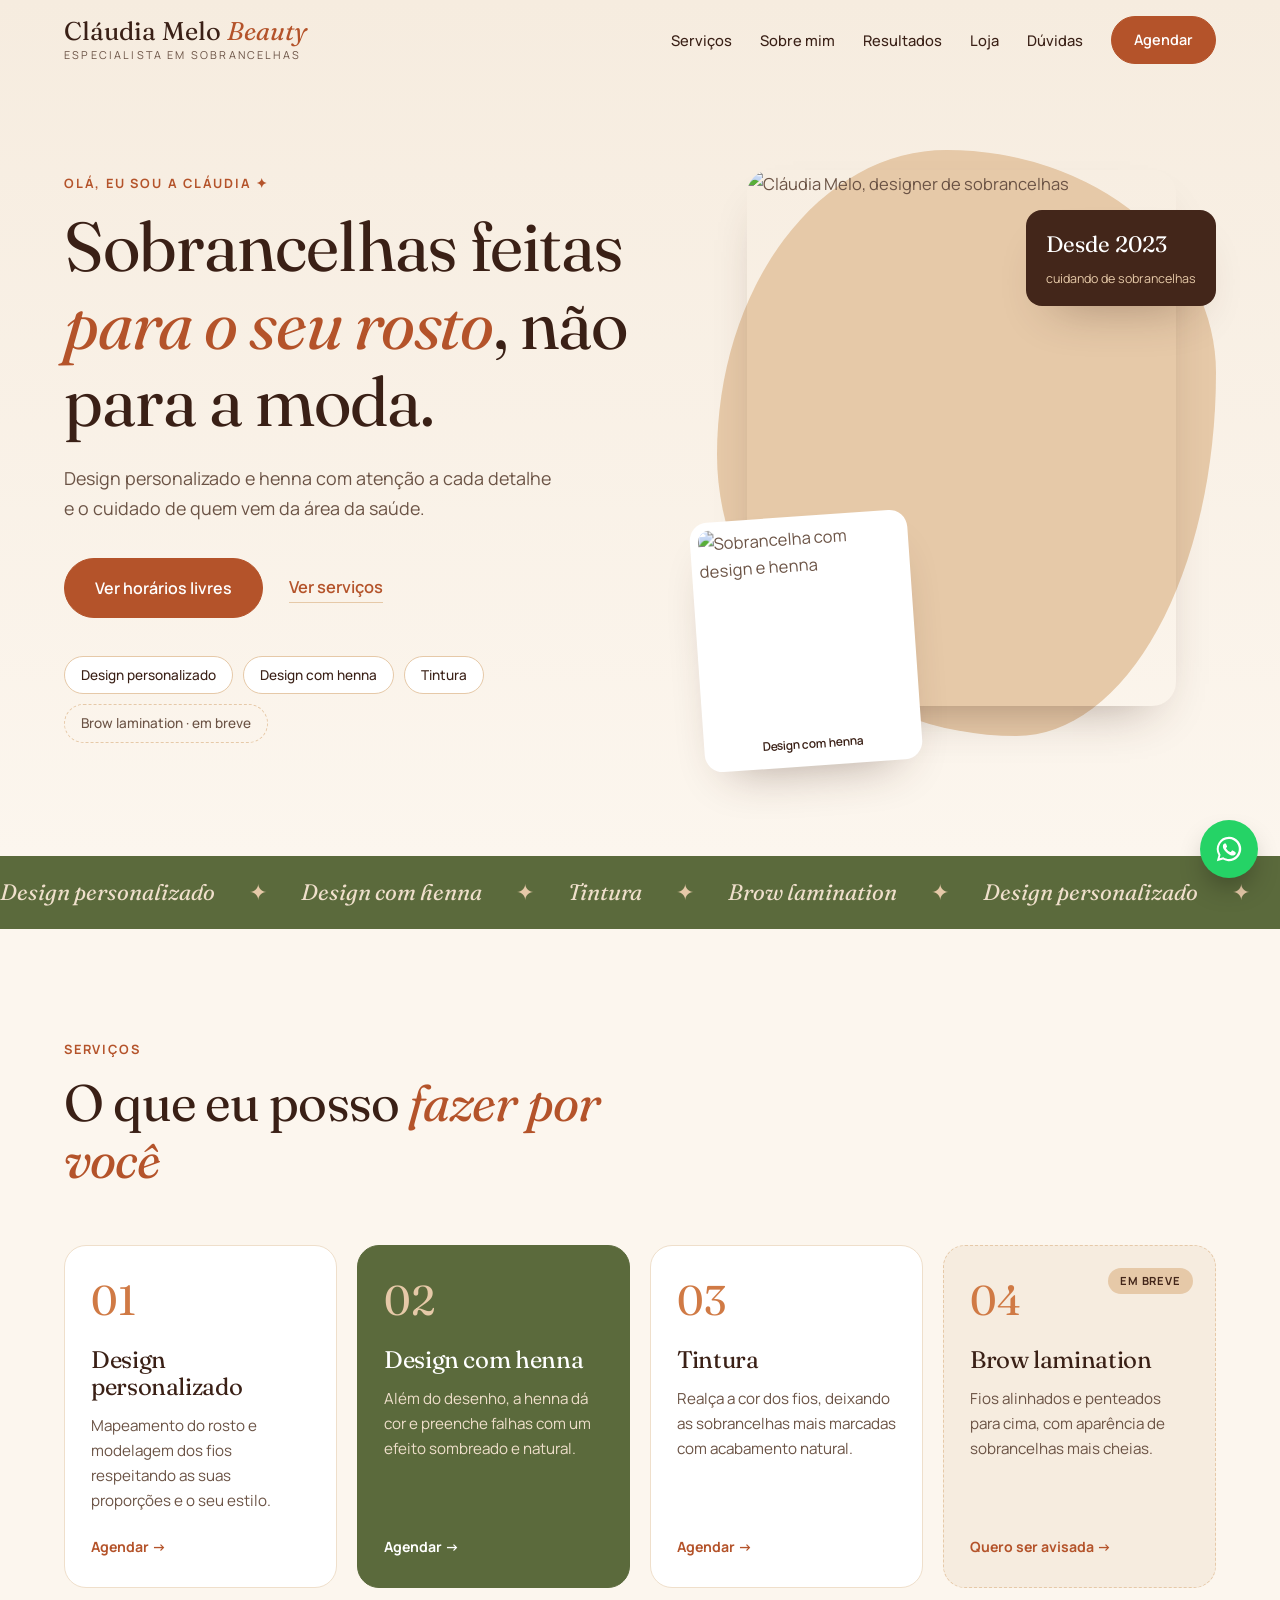
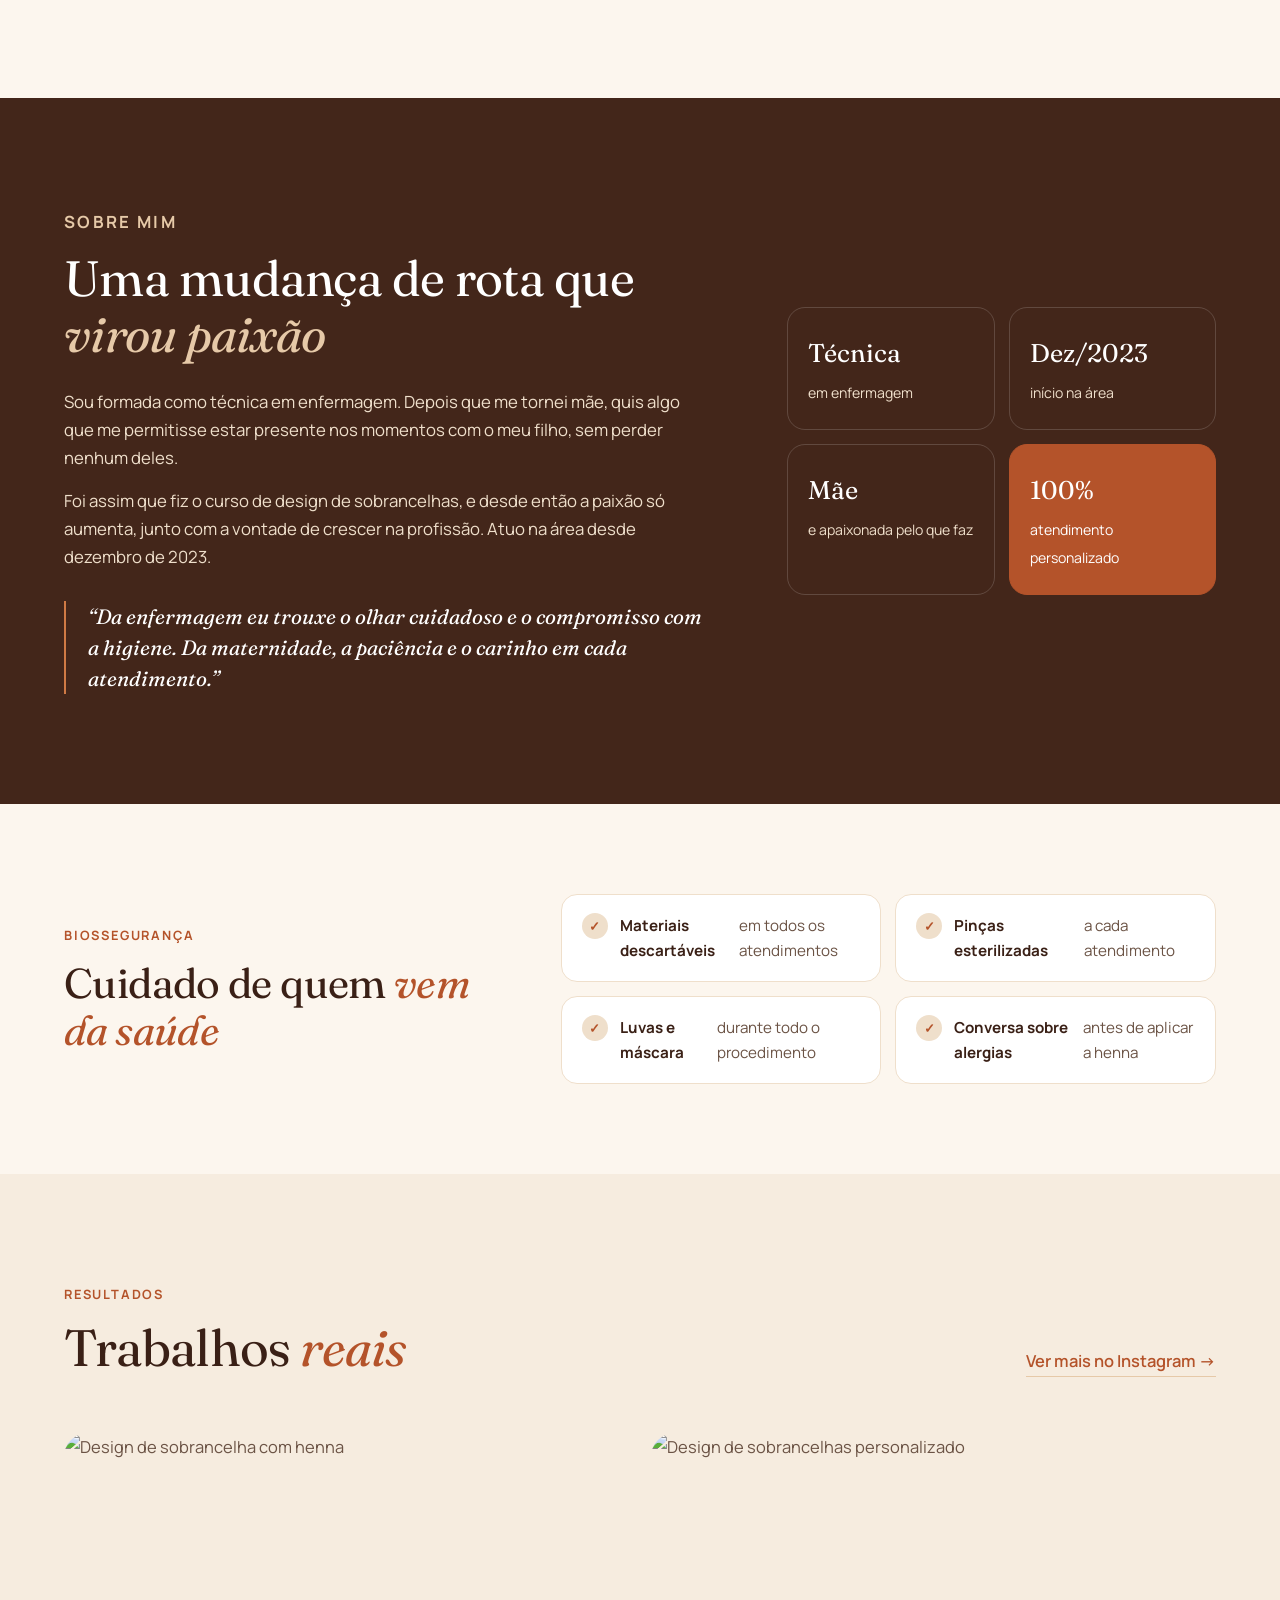
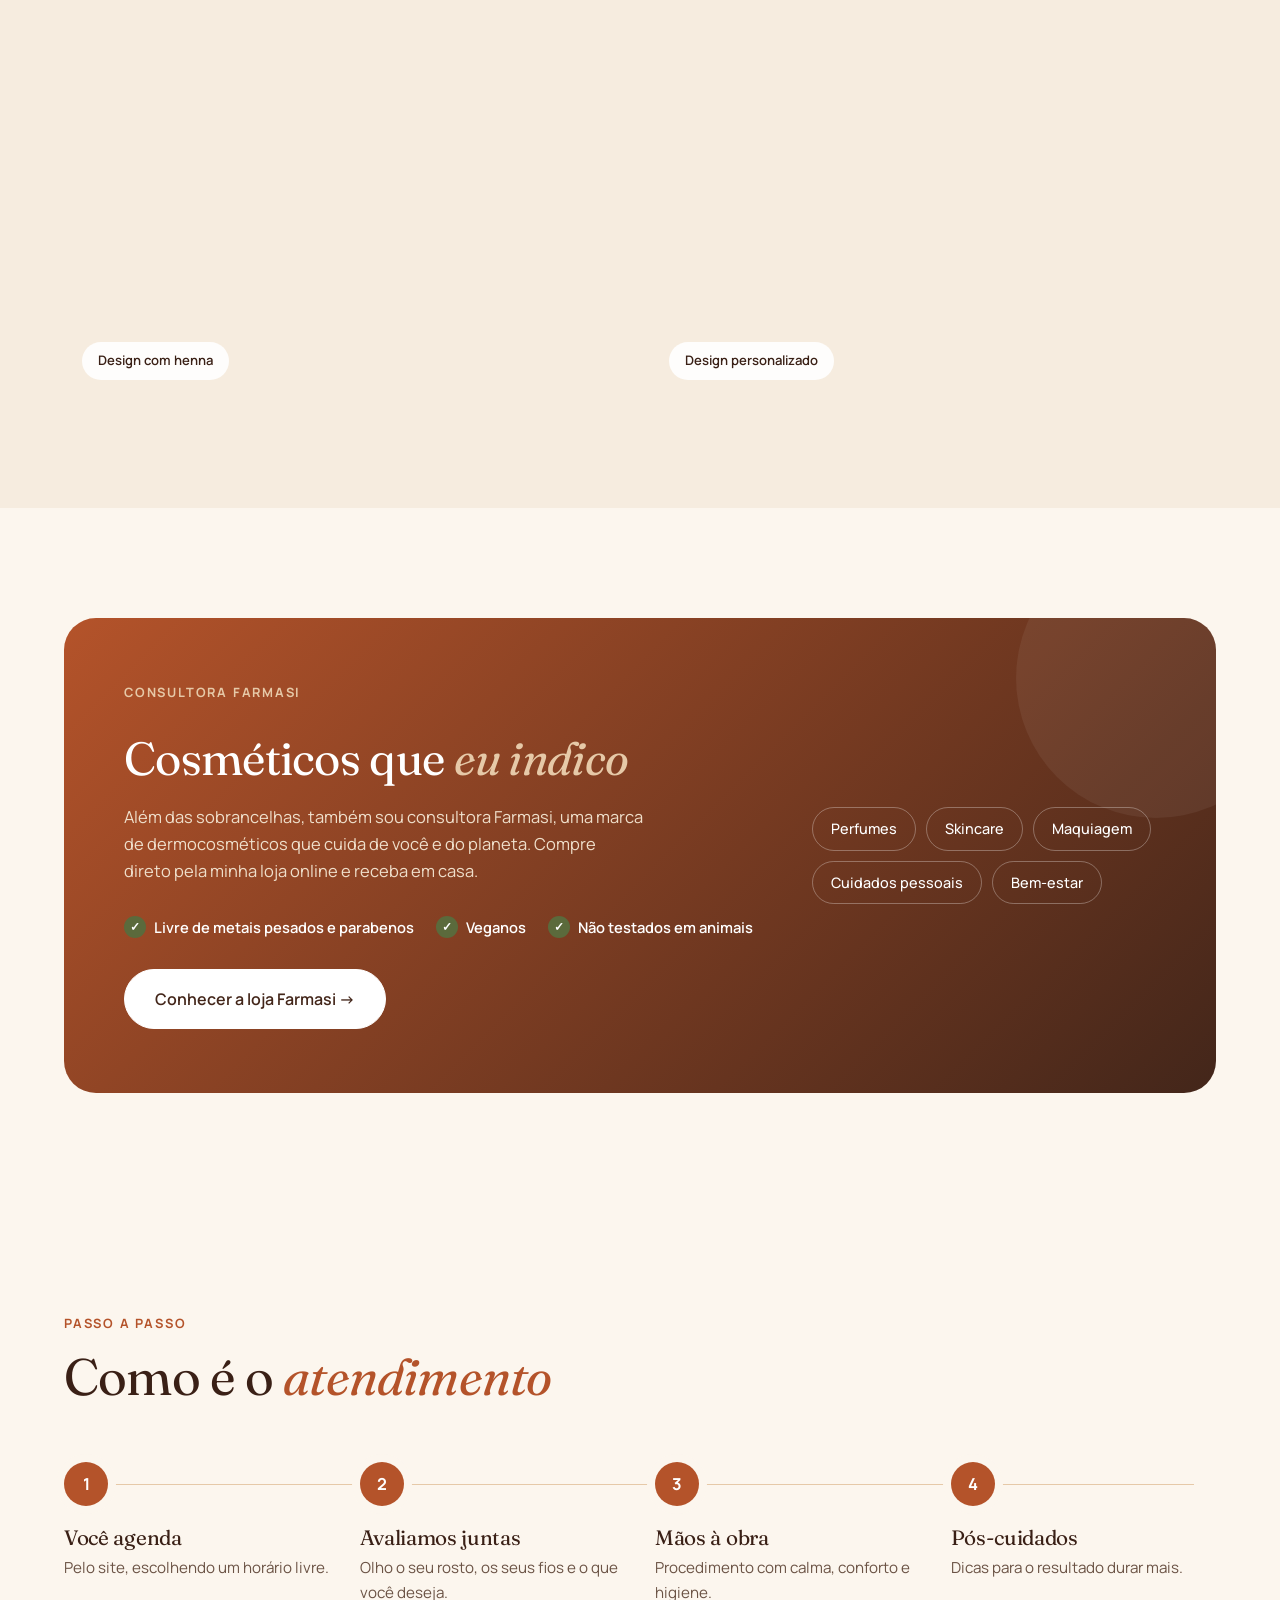
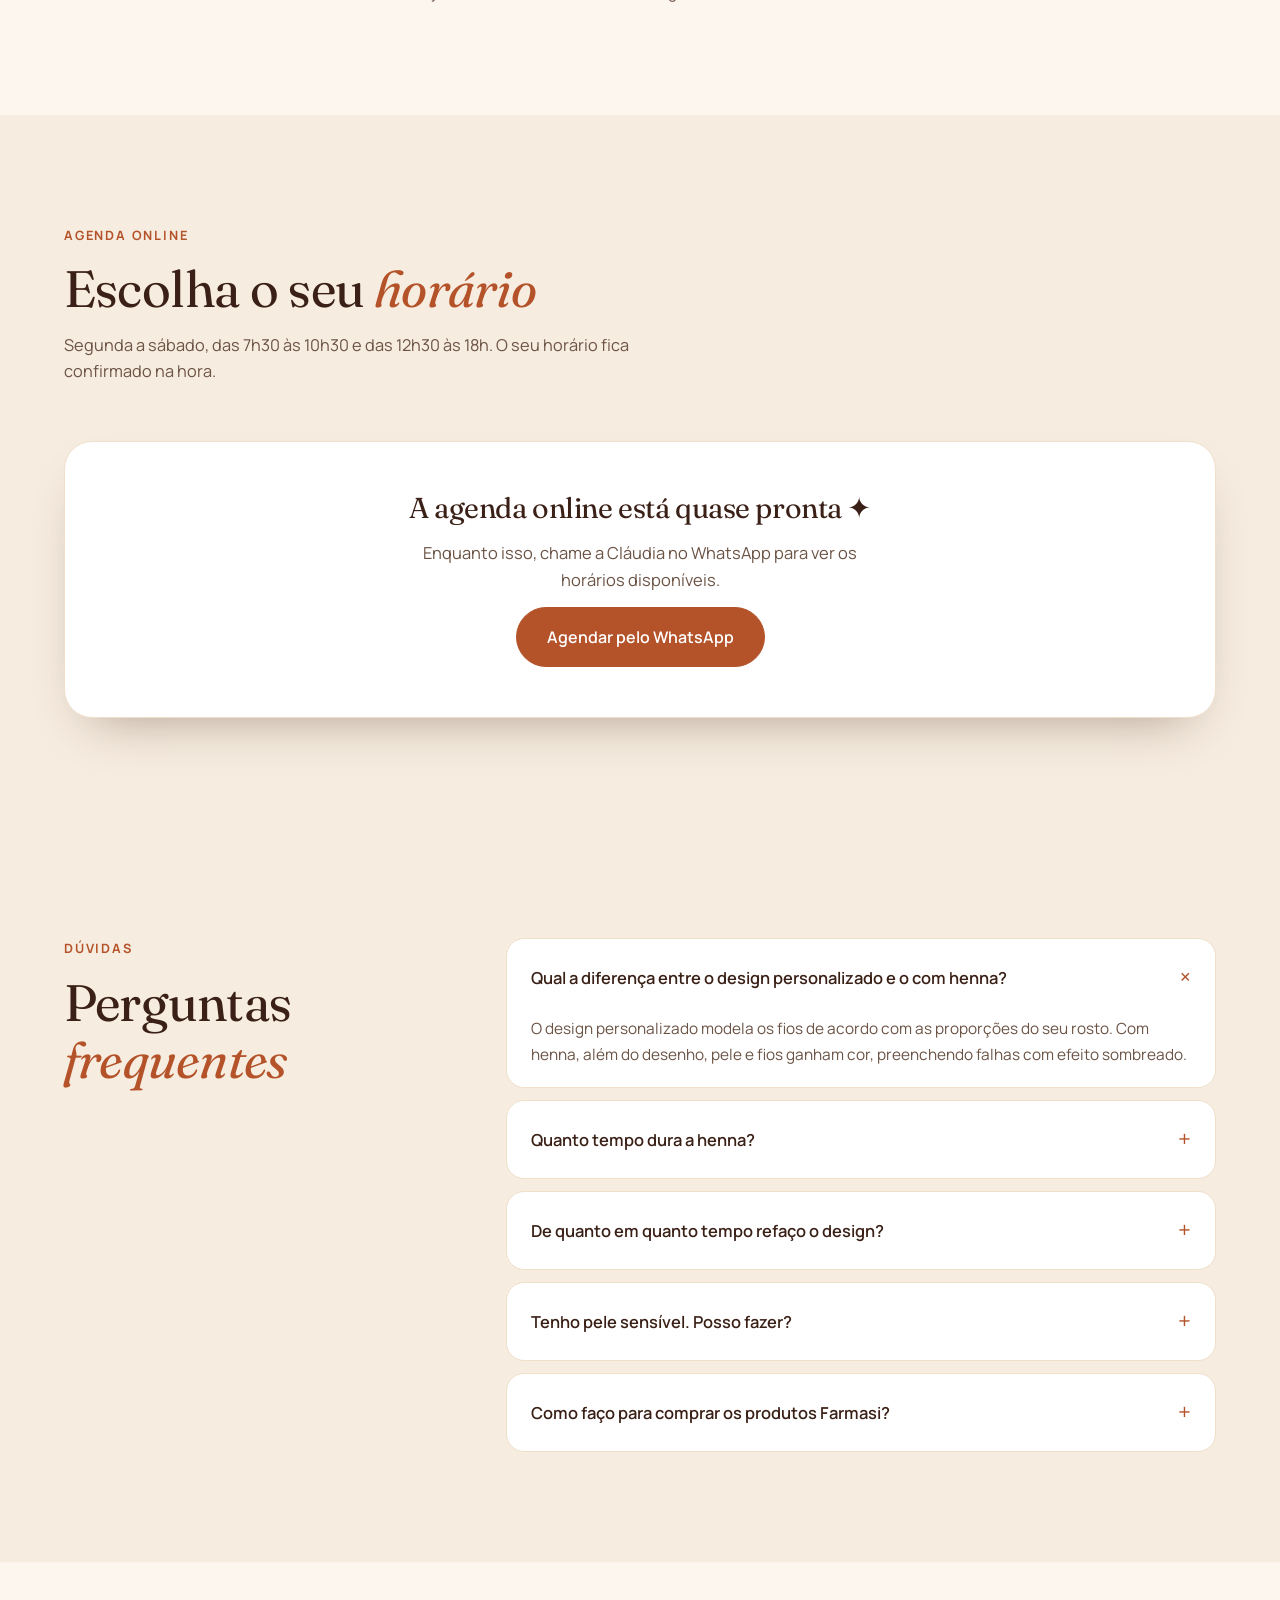
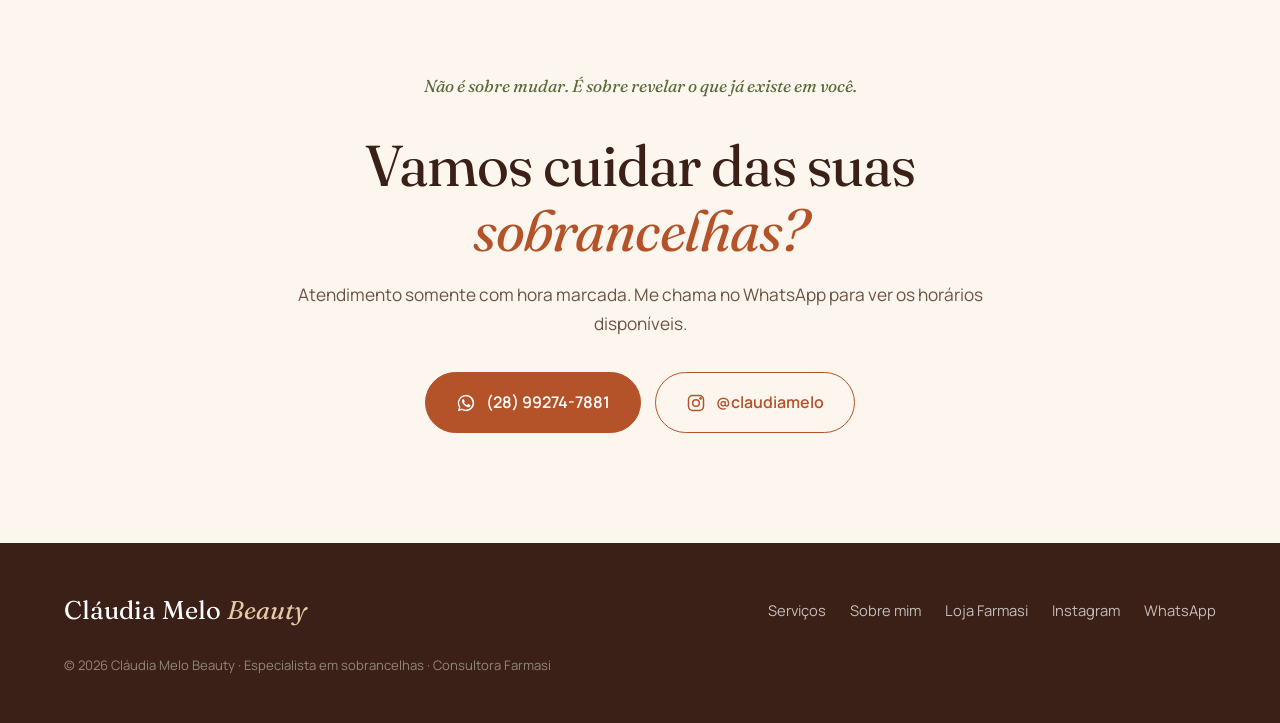
==== index.html @ a55c0d16 "Add files via upload" ====
<!DOCTYPE html>
<html lang="pt-BR">
<head>
  <meta charset="UTF-8">
  <meta name="viewport" content="width=device-width, initial-scale=1.0">
  <title>Cláudia Melo Beauty | Especialista em Sobrancelhas</title>
  <meta name="description" content="Design de sobrancelhas personalizado, design com henna, tintura e brow lamination com Cláudia Melo Beauty. Consultora Farmasi. Agende pelo WhatsApp.">
  <meta property="og:title" content="Cláudia Melo Beauty | Especialista em Sobrancelhas">
  <meta property="og:description" content="Sobrancelhas desenhadas sob medida, com o cuidado de quem vem da área da saúde.">
  <meta property="og:image" content="design-henna.webp">
  <meta name="theme-color" content="#fcf6ee">
  <link rel="preconnect" href="https://fonts.googleapis.com">
  <link rel="preconnect" href="https://fonts.gstatic.com" crossorigin>
  <link href="https://fonts.googleapis.com/css2?family=Fraunces:ital,opsz,wght@0,9..144,400;0,9..144,500;1,9..144,400&family=Manrope:wght@400;500;600;700&display=swap" rel="stylesheet">
  <link rel="stylesheet" href="style.css?v=4">
</head>
<body>

  <!-- Cabeçalho -->
  <header class="header" id="header">
    <div class="container header__inner">
      <a href="#inicio" class="brand" aria-label="Cláudia Melo Beauty">
        <span class="brand__name">Cláudia Melo <em>Beauty</em></span>
        <span class="brand__tag">especialista em sobrancelhas</span>
      </a>
      <nav class="nav" id="nav">
        <a href="#servicos">Serviços</a>
        <a href="#sobre">Sobre mim</a>
        <a href="#resultados">Resultados</a>
        <a href="#loja">Loja</a>
        <a href="#duvidas">Dúvidas</a>
        <a href="#agendar" class="pill">Agendar</a>
      </nav>
      <button class="burger" id="burger" aria-label="Abrir menu"><span></span><span></span></button>
    </div>
  </header>

  <!-- Hero -->
  <section class="hero" id="inicio">
    <div class="container hero__grid">
      <div class="hero__text">
        <p class="eyebrow reveal">Olá, eu sou a Cláudia ✦</p>
        <h1 class="reveal">Sobrancelhas feitas <em>para o seu rosto</em>, não para a moda.</h1>
        <p class="hero__lead reveal">Design personalizado e henna com atenção a cada detalhe e o cuidado de quem vem da área da saúde.</p>
        <div class="hero__cta reveal">
          <a href="#agendar" class="pill pill--lg">Ver horários livres
          </a>
          <a href="#servicos" class="text-link">Ver serviços</a>
        </div>
        <ul class="hero__chips reveal">
          <li>Design personalizado</li>
          <li>Design com henna</li>
          <li>Tintura</li>
          <li class="is-soon">Brow lamination · em breve</li>
        </ul>
      </div>
      <div class="hero__visual reveal">
        <div class="hero__blob"></div>
        <img class="hero__portrait" src="claudia.webp" alt="Cláudia Melo, designer de sobrancelhas">
        <figure class="hero__mini">
          <img src="design-henna.webp" alt="Sobrancelha com design e henna">
          <figcaption>Design com henna</figcaption>
        </figure>
        <div class="hero__since"><strong>Desde 2023</strong><span>cuidando de sobrancelhas</span></div>
      </div>
    </div>
  </section>

  <!-- Faixa animada -->
  <div class="ticker" aria-hidden="true">
    <div class="ticker__track">
      <span>Design personalizado</span><i>✦</i><span>Design com henna</span><i>✦</i><span>Tintura</span><i>✦</i><span>Brow lamination</span><i>✦</i>
      <span>Design personalizado</span><i>✦</i><span>Design com henna</span><i>✦</i><span>Tintura</span><i>✦</i><span>Brow lamination</span><i>✦</i>
    </div>
  </div>

  <!-- Serviços -->
  <section class="section" id="servicos">
    <div class="container">
      <div class="title reveal">
        <p class="eyebrow">Serviços</p>
        <h2>O que eu posso <em>fazer por você</em></h2>
      </div>
      <div class="cards">
        <article class="card reveal">
          <span class="card__num">01</span>
          <h3>Design personalizado</h3>
          <p>Mapeamento do rosto e modelagem dos fios respeitando as suas proporções e o seu estilo.</p>
          <a href="#agendar" data-servico="design" class="card__link">Agendar →</a>
        </article>
        <article class="card card--featured reveal">
          <span class="card__num">02</span>
          <h3>Design com henna</h3>
          <p>Além do desenho, a henna dá cor e preenche falhas com um efeito sombreado e natural.</p>
          <a href="#agendar" data-servico="henna" class="card__link">Agendar →</a>
        </article>
        <article class="card reveal">
          <span class="card__num">03</span>
          <h3>Tintura</h3>
          <p>Realça a cor dos fios, deixando as sobrancelhas mais marcadas com acabamento natural.</p>
          <a href="#agendar" data-servico="tintura" class="card__link">Agendar →</a>
        </article>
        <article class="card card--soon reveal">
          <span class="badge">Em breve</span>
          <span class="card__num">04</span>
          <h3>Brow lamination</h3>
          <p>Fios alinhados e penteados para cima, com aparência de sobrancelhas mais cheias.</p>
          <a data-wpp="Olá, Cláudia! Quero ser avisada quando o brow lamination estiver disponível." class="card__link">Quero ser avisada →</a>
        </article>
      </div>
    </div>
  </section>

  <!-- Sobre -->
  <section class="about" id="sobre">
    <div class="container about__grid">
      <div class="about__text reveal">
        <p class="eyebrow eyebrow--light">Sobre mim</p>
        <h2>Uma mudança de rota que <em>virou paixão</em></h2>
        <p>Sou formada como técnica em enfermagem. Depois que me tornei mãe, quis algo que me permitisse estar presente nos momentos com o meu filho, sem perder nenhum deles.</p>
        <p>Foi assim que fiz o curso de design de sobrancelhas, e desde então a paixão só aumenta, junto com a vontade de crescer na profissão. Atuo na área desde dezembro de 2023.</p>
        <blockquote>“Da enfermagem eu trouxe o olhar cuidadoso e o compromisso com a higiene. Da maternidade, a paciência e o carinho em cada atendimento.”</blockquote>
      </div>
      <div class="about__facts reveal">
        <div class="fact"><strong>Técnica</strong><span>em enfermagem</span></div>
        <div class="fact"><strong>Dez/2023</strong><span>início na área</span></div>
        <div class="fact"><strong>Mãe</strong><span>e apaixonada pelo que faz</span></div>
        <div class="fact fact--accent"><strong>100%</strong><span>atendimento personalizado</span></div>
      </div>
    </div>
  </section>

  <!-- Cuidados -->
  <section class="section care">
    <div class="container care__grid">
      <div class="reveal">
        <p class="eyebrow">Biossegurança</p>
        <h2>Cuidado de quem <em>vem da saúde</em></h2>
      </div>
      <ul class="care__list reveal">
        <li><b>Materiais descartáveis</b> em todos os atendimentos</li>
        <li><b>Pinças esterilizadas</b> a cada atendimento</li>
        <li><b>Luvas e máscara</b> durante todo o procedimento</li>
        <li><b>Conversa sobre alergias</b> antes de aplicar a henna</li>
      </ul>
    </div>
  </section>

  <!-- Resultados -->
  <section class="section results" id="resultados">
    <div class="container">
      <div class="title title--row reveal">
        <div>
          <p class="eyebrow">Resultados</p>
          <h2>Trabalhos <em>reais</em></h2>
        </div>
        <a data-insta class="text-link">Ver mais no Instagram →</a>
      </div>
      <div class="results__grid">
        <figure class="reveal"><img src="design-henna.webp" alt="Design de sobrancelha com henna" loading="lazy"><figcaption>Design com henna</figcaption></figure>
        <figure class="reveal"><img src="design-personalizado.webp" alt="Design de sobrancelhas personalizado" loading="lazy"><figcaption>Design personalizado</figcaption></figure>
      </div>
    </div>
  </section>

  <!-- Loja Farmasi -->
  <section class="section shop" id="loja">
    <div class="container">
      <div class="shop__box reveal">
        <div class="shop__text">
          <p class="eyebrow eyebrow--light">Consultora Farmasi</p>
          <h2>Cosméticos que <em>eu indico</em></h2>
          <p>Além das sobrancelhas, também sou consultora Farmasi, uma marca de dermocosméticos que cuida de você e do planeta. Compre direto pela minha loja online e receba em casa.</p>
          <ul class="shop__perks">
            <li>Livre de metais pesados e parabenos</li>
            <li>Veganos</li>
            <li>Não testados em animais</li>
          </ul>
          <a href="https://www.farmasi.com.br/claudiaemillemelosilva" target="_blank" rel="noopener" class="pill pill--light pill--lg">Conhecer a loja Farmasi →</a>
        </div>
        <ul class="shop__tags" aria-label="Categorias">
          <li>Perfumes</li>
          <li>Skincare</li>
          <li>Maquiagem</li>
          <li>Cuidados pessoais</li>
          <li>Bem-estar</li>
        </ul>
      </div>
    </div>
  </section>

  <!-- Como funciona -->
  <section class="section steps">
    <div class="container">
      <div class="title reveal">
        <p class="eyebrow">Passo a passo</p>
        <h2>Como é o <em>atendimento</em></h2>
      </div>
      <ol class="steps__line">
        <li class="reveal"><span>1</span><h4>Você agenda</h4><p>Pelo site, escolhendo um horário livre.</p></li>
        <li class="reveal"><span>2</span><h4>Avaliamos juntas</h4><p>Olho o seu rosto, os seus fios e o que você deseja.</p></li>
        <li class="reveal"><span>3</span><h4>Mãos à obra</h4><p>Procedimento com calma, conforto e higiene.</p></li>
        <li class="reveal"><span>4</span><h4>Pós-cuidados</h4><p>Dicas para o resultado durar mais.</p></li>
      </ol>
    </div>
  </section>

  <!-- Agendamento online -->
  <section class="section booking" id="agendar">
    <div class="container">
      <div class="title reveal">
        <p class="eyebrow">Agenda online</p>
        <h2>Escolha o seu <em>horário</em></h2>
        <p class="booking__intro">Segunda a sábado, das 7h30 às 10h30 e das 12h30 às 18h. O seu horário fica confirmado na hora.</p>
      </div>
      <div class="booking__box reveal" id="agenda">
        <div class="booking__step">
          <h3><span>1</span> Serviço</h3>
          <div class="booking__services" id="agServicos"></div>
        </div>
        <div class="booking__step">
          <h3><span>2</span> Dia</h3>
          <div class="booking__days" id="agDias"></div>
        </div>
        <div class="booking__step">
          <h3><span>3</span> Horário</h3>
          <div class="booking__slots" id="agHorarios"></div>
        </div>
        <form class="booking__form" id="agForm" hidden>
          <p class="booking__summary" id="agResumo"></p>
          <div class="booking__fields">
            <label>Seu nome<input name="nome" required minlength="2" maxlength="80" autocomplete="name"></label>
            <label>WhatsApp com DDD<input name="whatsapp" required inputmode="tel" autocomplete="tel" placeholder="(28) 99999-9999"></label>
          </div>
          <p class="booking__error" id="agErro" role="alert"></p>
          <button class="pill pill--lg" type="submit">Confirmar agendamento</button>
        </form>
        <div class="booking__done" id="agSucesso" hidden></div>
      </div>
    </div>
  </section>

  <!-- Dúvidas -->
  <section class="section faq" id="duvidas">
    <div class="container faq__wrap">
      <div class="title reveal">
        <p class="eyebrow">Dúvidas</p>
        <h2>Perguntas <em>frequentes</em></h2>
      </div>
      <div class="faq__list reveal">
        <details open>
          <summary>Qual a diferença entre o design personalizado e o com henna?</summary>
          <p>O design personalizado modela os fios de acordo com as proporções do seu rosto. Com henna, além do desenho, pele e fios ganham cor, preenchendo falhas com efeito sombreado.</p>
        </details>
        <details>
          <summary>Quanto tempo dura a henna?</summary>
          <p>Na pele, costuma durar de 7 a 15 dias, e nos fios um pouco mais. Varia conforme a oleosidade da pele e os cuidados em casa.</p>
        </details>
        <details>
          <summary>De quanto em quanto tempo refaço o design?</summary>
          <p>O ideal é a cada 15 a 20 dias, acompanhando o crescimento dos fios.</p>
        </details>
        <details>
          <summary>Tenho pele sensível. Posso fazer?</summary>
          <p>Antes de qualquer procedimento conversamos sobre alergias e sensibilidades. Se for preciso, fazemos um teste antes da aplicação da henna.</p>
        </details>
        <details>
          <summary>Como faço para comprar os produtos Farmasi?</summary>
          <p>É só acessar a minha <a href="https://www.farmasi.com.br/claudiaemillemelosilva" target="_blank" rel="noopener">loja online</a> e finalizar a compra por lá. Se tiver dúvida sobre algum produto, me chama no WhatsApp.</p>
        </details>
      </div>
    </div>
  </section>

  <!-- Contato -->
  <section class="contact" id="contato">
    <div class="container contact__box reveal">
      <p class="contact__quote">Não é sobre mudar. É sobre revelar o que já existe em você.</p>
      <h2>Vamos cuidar das suas <em>sobrancelhas?</em></h2>
      <p>Atendimento somente com hora marcada. Me chama no WhatsApp para ver os horários disponíveis.</p>
      <div class="contact__actions">
        <a data-wpp="Olá, Cláudia! Gostaria de agendar um horário." class="pill pill--lg">
          <svg class="ico" viewBox="0 0 32 32"><use href="#i-wpp"/></svg> <span data-wpp-label></span>
        </a>
        <a data-insta class="pill pill--outline pill--lg">
          <svg class="ico ico--line" viewBox="0 0 24 24"><rect x="3" y="3" width="18" height="18" rx="5"/><circle cx="12" cy="12" r="4"/><circle cx="17.5" cy="6.5" r=".8"/></svg> @claudiamelo
        </a>
      </div>
    </div>
  </section>

  <!-- Rodapé -->
  <footer class="footer">
    <div class="container footer__inner">
      <span class="brand__name">Cláudia Melo <em>Beauty</em></span>
      <nav>
        <a href="#servicos">Serviços</a>
        <a href="#sobre">Sobre mim</a>
        <a href="#loja">Loja Farmasi</a>
        <a data-insta>Instagram</a>
        <a data-wpp="Olá, Cláudia!">WhatsApp</a>
      </nav>
      <small>© <span id="year"></span> Cláudia Melo Beauty · Especialista em sobrancelhas · Consultora Farmasi</small>
    </div>
  </footer>

  <!-- WhatsApp flutuante -->
  <a data-wpp="Olá, Cláudia! Gostaria de agendar um horário." class="wpp-float" aria-label="Agendar pelo WhatsApp">
    <svg viewBox="0 0 32 32"><use href="#i-wpp"/></svg>
  </a>

  <svg width="0" height="0" style="position:absolute" aria-hidden="true">
    <symbol id="i-wpp" viewBox="0 0 32 32"><path fill="currentColor" d="M16 3a13 13 0 0 0-11.2 19.6L3 29l6.6-1.7A13 13 0 1 0 16 3zm0 23.7c-2 0-4-.6-5.7-1.6l-.4-.2-3.9 1 1-3.8-.3-.4A10.7 10.7 0 1 1 16 26.7zm5.9-8c-.3-.2-1.9-1-2.2-1-.3-.1-.5-.2-.7.2l-1 1.2c-.2.2-.4.2-.7.1a8.8 8.8 0 0 1-4.4-3.8c-.3-.6.3-.5 1-1.8.1-.2 0-.4 0-.6l-1-2.4c-.3-.6-.5-.5-.7-.5h-.6c-.2 0-.6.1-.9.4-.3.3-1.2 1.1-1.2 2.8s1.2 3.3 1.4 3.5c.2.2 2.4 3.7 5.8 5.2 2.2.9 3 1 4.1.8.7-.1 1.9-.8 2.2-1.5.3-.8.3-1.4.2-1.5-.1-.2-.3-.3-.6-.4z"/></symbol>
  </svg>

  <script src="https://cdn.jsdelivr.net/npm/@supabase/supabase-js@2"></script>
  <script src="script.js?v=1"></script>
</body>
</html>
---- style.css ----
:root {
  --bg: #fcf6ee;
  --cream-50: #f6ecdf;
  --cream-100: #efdfcb;
  --cream-200: #e6c9a8;
  --rust-400: #d07a45;
  --rust: #b4532a;
  --brown-dark: #43261a;
  --olive: #5b6a3c;
  --ink: #3a2016;
  --text: #6b5345;
  --white: #fff;
  --serif: "Fraunces", Georgia, serif;
  --sans: "Manrope", "Segoe UI", sans-serif;
  --shadow: 0 24px 50px -28px rgba(67, 38, 26, .45);
}

* { margin: 0; padding: 0; box-sizing: border-box; }
html { scroll-behavior: smooth; scroll-padding-top: 84px; }
body { font-family: var(--sans); color: var(--text); background: var(--bg); line-height: 1.65; font-size: 16.5px; overflow-x: hidden; }
img { display: block; max-width: 100%; }
a { color: inherit; text-decoration: none; }
h1, h2, h3, h4 { font-family: var(--serif); font-weight: 400; color: var(--ink); line-height: 1.12; letter-spacing: -.015em; }
h1 em, h2 em, .brand__name em { font-style: italic; color: var(--rust); }

.container { width: min(1180px, 90%); margin: 0 auto; }
.section { padding: 110px 0; }

.eyebrow { font-size: .8rem; font-weight: 700; letter-spacing: .14em; text-transform: uppercase; color: var(--rust); margin-bottom: 14px; }
.eyebrow--light { color: var(--cream-200); }

.title { margin-bottom: 56px; max-width: 640px; }
.title h2 { font-size: clamp(2.1rem, 4vw, 3.2rem); }
.title--row { max-width: none; display: flex; justify-content: space-between; align-items: flex-end; gap: 24px; flex-wrap: wrap; }

/* Botões */
.pill {
  display: inline-flex; align-items: center; gap: 10px;
  padding: 11px 22px; border-radius: 999px;
  background: var(--rust); color: var(--white);
  font-weight: 600; font-size: .9rem;
  border: 1.5px solid var(--rust);
  transition: background .25s, transform .25s, color .25s;
}
.pill:hover { background: var(--brown-dark); border-color: var(--brown-dark); transform: translateY(-2px); }
.pill--lg { padding: 16px 30px; font-size: 1rem; }
.pill--light { background: var(--white); color: var(--brown-dark); border-color: var(--white); }
.pill--light:hover { background: var(--cream-100); border-color: var(--cream-100); color: var(--brown-dark); }
.pill--outline { background: transparent; color: var(--rust); }
.pill--outline:hover { color: var(--white); }
.ico { width: 20px; height: 20px; flex-shrink: 0; }
.ico--line { fill: none; stroke: currentColor; stroke-width: 1.8; }
.text-link { font-weight: 600; color: var(--rust); border-bottom: 1.5px solid var(--cream-200); padding-bottom: 2px; transition: border-color .25s; }
.text-link:hover { border-color: var(--rust); }

/* Header */
.header { position: fixed; inset: 0 0 auto; z-index: 100; padding: 16px 0; transition: background .3s, box-shadow .3s, padding .3s; }
.header.scrolled { background: rgba(252, 246, 238, .92); backdrop-filter: blur(10px); box-shadow: 0 8px 30px -22px rgba(67, 38, 26, .5); padding: 10px 0; }
.header__inner { display: flex; align-items: center; justify-content: space-between; gap: 24px; }
.brand { display: flex; flex-direction: column; line-height: 1; }
.brand__name { font-family: var(--serif); font-size: 1.6rem; color: var(--ink); }
.brand__tag { font-size: .68rem; letter-spacing: .2em; text-transform: uppercase; color: var(--text); margin-top: 5px; }
.nav { display: flex; align-items: center; gap: 28px; }
.nav a:not(.pill) { font-size: .92rem; font-weight: 500; color: var(--ink); transition: color .2s; }
.nav a:not(.pill):hover { color: var(--rust); }
.burger { display: none; background: none; border: 0; cursor: pointer; width: 40px; height: 40px; position: relative; z-index: 120; }
.burger span { position: absolute; left: 8px; right: 8px; height: 2px; background: var(--ink); transition: .3s; }
.burger span:first-child { top: 15px; }
.burger span:last-child { top: 24px; }
.burger.open span:first-child { top: 19px; transform: rotate(45deg); }
.burger.open span:last-child { top: 19px; transform: rotate(-45deg); }

/* Hero */
.hero { padding: 150px 0 90px; background: linear-gradient(180deg, var(--cream-50) 0%, var(--bg) 100%); }
.hero__grid { display: grid; grid-template-columns: 1.05fr .95fr; gap: 60px; align-items: center; }
.hero h1 { font-size: clamp(2.6rem, 5.4vw, 4.5rem); margin-bottom: 24px; }
.hero__lead { font-size: 1.12rem; max-width: 500px; margin-bottom: 34px; }
.hero__cta { display: flex; align-items: center; gap: 26px; flex-wrap: wrap; margin-bottom: 38px; }
.hero__chips { list-style: none; display: flex; flex-wrap: wrap; gap: 10px; }
.hero__chips li { padding: 7px 16px; border-radius: 999px; background: var(--white); border: 1px solid var(--cream-200); font-size: .85rem; font-weight: 500; color: var(--ink); }
.hero__chips .is-soon { background: transparent; border-style: dashed; color: var(--text); }

.hero__visual { position: relative; padding: 20px 40px 60px 50px; }
.hero__blob { position: absolute; inset: 0 0 30px 20px; background: var(--cream-200); border-radius: 46% 54% 40% 60% / 52% 38% 62% 48%; z-index: 0; }
.hero__portrait { position: relative; z-index: 1; width: 100%; aspect-ratio: 4 / 5; object-fit: cover; object-position: top; border-radius: 24px; box-shadow: var(--shadow); }
.hero__mini { position: absolute; z-index: 2; left: 0; bottom: 0; width: 42%; background: var(--white); padding: 8px 8px 12px; border-radius: 18px; box-shadow: var(--shadow); transform: rotate(-4deg); }
.hero__mini img { aspect-ratio: 1; object-fit: cover; border-radius: 12px; }
.hero__mini figcaption { font-size: .75rem; font-weight: 600; text-align: center; margin-top: 8px; color: var(--ink); }
.hero__since { position: absolute; z-index: 2; right: 0; top: 60px; background: var(--brown-dark); color: var(--white); padding: 16px 20px; border-radius: 16px; box-shadow: var(--shadow); animation: bob 5s ease-in-out infinite; }
.hero__since strong { display: block; font-family: var(--serif); font-weight: 400; font-size: 1.4rem; color: var(--white); }
.hero__since span { font-size: .78rem; color: var(--cream-200); }
@keyframes bob { 50% { transform: translateY(-8px); } }

/* Faixa animada */
.ticker { background: var(--olive); color: var(--cream-100); overflow: hidden; padding: 18px 0; }
.ticker__track { display: flex; gap: 34px; width: max-content; animation: slide 28s linear infinite; font-family: var(--serif); font-style: italic; font-size: 1.4rem; white-space: nowrap; }
.ticker i { font-style: normal; color: var(--cream-200); }
@keyframes slide { to { transform: translateX(-50%); } }

/* Serviços */
.cards { display: grid; grid-template-columns: repeat(4, 1fr); gap: 20px; }
.card { position: relative; background: var(--white); border: 1px solid var(--cream-100); border-radius: 22px; padding: 34px 26px 28px; display: flex; flex-direction: column; transition: transform .3s, box-shadow .3s; }
.card:hover { transform: translateY(-6px); box-shadow: var(--shadow); }
.card__num { font-family: var(--serif); font-size: 2.6rem; color: var(--rust-400); line-height: 1; margin-bottom: 26px; }
.card h3 { font-size: 1.5rem; margin-bottom: 12px; }
.card p { font-size: .95rem; flex: 1; margin-bottom: 22px; }
.card__link { font-weight: 700; font-size: .88rem; color: var(--rust); }
.card--featured { background: var(--olive); border-color: var(--olive); }
.card--featured h3, .card--featured .card__link { color: var(--white); }
.card--featured p { color: var(--cream-100); }
.card--featured .card__num { color: var(--cream-200); }
.card--soon { background: var(--cream-50); border-style: dashed; border-color: var(--cream-200); }
.badge { position: absolute; top: 22px; right: 22px; padding: 4px 12px; border-radius: 999px; background: var(--cream-200); color: var(--brown-dark); font-size: .7rem; font-weight: 700; letter-spacing: .08em; text-transform: uppercase; }

/* Sobre */
.about { background: var(--brown-dark); color: var(--cream-100); padding: 110px 0; }
.about__grid { display: grid; grid-template-columns: 1.2fr .8fr; gap: 80px; align-items: center; }
.about h2 { color: var(--white); font-size: clamp(2.1rem, 4vw, 3.1rem); margin-bottom: 26px; }
.about h2 em { color: var(--cream-200); }
.about__text p { margin-bottom: 16px; font-size: 1.05rem; }
.about blockquote { margin-top: 30px; padding-left: 22px; border-left: 2px solid var(--rust-400); font-family: var(--serif); font-style: italic; font-size: 1.3rem; line-height: 1.5; color: var(--white); }
.about__facts { display: grid; grid-template-columns: 1fr 1fr; gap: 14px; }
.fact { border: 1px solid rgba(255,255,255,.16); border-radius: 18px; padding: 24px 20px; }
.fact strong { display: block; font-family: var(--serif); font-weight: 400; font-size: 1.6rem; color: var(--white); margin-bottom: 4px; }
.fact span { font-size: .88rem; }
.fact--accent { background: var(--rust); border-color: var(--rust); }
.fact--accent strong, .fact--accent span { color: var(--white); }

/* Cuidados */
.care { padding: 90px 0; }
.care__grid { display: grid; grid-template-columns: .8fr 1.2fr; gap: 60px; align-items: center; }
.care h2 { font-size: clamp(1.9rem, 3.4vw, 2.6rem); }
.care__list { list-style: none; display: grid; grid-template-columns: 1fr 1fr; gap: 14px; }
.care__list li { display: flex; gap: 12px; align-items: flex-start; background: var(--white); border-radius: 16px; padding: 18px 20px; border: 1px solid var(--cream-100); font-size: .95rem; }
.care__list li::before { content: "✓"; flex-shrink: 0; width: 26px; height: 26px; border-radius: 50%; display: grid; place-items: center; background: var(--cream-100); color: var(--rust); font-weight: 700; font-size: .8rem; }
.care__list b { color: var(--ink); font-weight: 700; }

/* Resultados */
.results { background: var(--cream-50); }
.results__grid { display: grid; grid-template-columns: 1fr 1fr; gap: 22px; }
.results__grid figure { position: relative; border-radius: 24px; overflow: hidden; aspect-ratio: 1; }
.results__grid img { width: 100%; height: 100%; object-fit: cover; transition: transform .6s; }
.results__grid figure:hover img { transform: scale(1.05); }
.results__grid figcaption { position: absolute; left: 18px; bottom: 18px; padding: 8px 16px; border-radius: 999px; background: rgba(255,255,255,.9); font-size: .82rem; font-weight: 600; color: var(--ink); }

/* Loja */
.shop__box {
  display: grid; grid-template-columns: 1.3fr .7fr; gap: 50px; align-items: center;
  background: linear-gradient(135deg, var(--rust) 0%, var(--brown-dark) 100%);
  border-radius: 32px; padding: 64px 60px; color: var(--cream-100);
  position: relative; overflow: hidden;
}
.shop__box::after { content: ""; position: absolute; right: -80px; top: -80px; width: 280px; height: 280px; border-radius: 50%; background: rgba(255,255,255,.06); }
.shop__text { position: relative; z-index: 1; }
.shop h2 { color: var(--white); font-size: clamp(2rem, 3.8vw, 2.9rem); margin-bottom: 18px; }
.shop h2 em { color: var(--cream-200); }
.shop__text p { max-width: 520px; margin-bottom: 30px; }
.shop__tags { list-style: none; display: flex; flex-wrap: wrap; gap: 10px; position: relative; z-index: 1; }
.shop__tags li { padding: 9px 18px; border-radius: 999px; border: 1px solid rgba(255,255,255,.3); font-size: .9rem; font-weight: 500; color: var(--white); }

.shop__perks { list-style: none; display: flex; flex-wrap: wrap; gap: 10px 22px; margin-bottom: 30px; }
.shop__perks li { display: flex; align-items: center; gap: 8px; font-weight: 600; font-size: .92rem; color: var(--white); }
.shop__perks li::before { content: "✓"; width: 22px; height: 22px; border-radius: 50%; display: grid; place-items: center; background: var(--olive); font-size: .72rem; }
.contact__quote { font-family: var(--serif); font-style: italic; font-size: 1.15rem; color: var(--olive); margin-bottom: 14px; }

/* Passo a passo */
.steps__line { list-style: none; display: grid; grid-template-columns: repeat(4, 1fr); gap: 30px; position: relative; }
.steps__line::before { content: ""; position: absolute; top: 22px; left: 22px; right: 22px; height: 1px; background: var(--cream-200); }
.steps__line li { position: relative; }
.steps__line span { width: 44px; height: 44px; border-radius: 50%; display: grid; place-items: center; background: var(--rust); color: var(--white); font-weight: 700; margin-bottom: 20px; box-shadow: 0 0 0 8px var(--bg); }
.steps__line h4 { font-size: 1.3rem; margin-bottom: 6px; }
.steps__line p { font-size: .95rem; }

/* FAQ */
.faq { background: var(--cream-50); }
.faq__wrap { display: grid; grid-template-columns: .7fr 1.3fr; gap: 60px; align-items: start; }
.faq__list { display: grid; gap: 12px; }
.faq__list details { background: var(--white); border-radius: 18px; border: 1px solid var(--cream-100); padding: 0 24px; }
.faq__list summary { list-style: none; cursor: pointer; display: flex; justify-content: space-between; align-items: center; gap: 16px; padding: 20px 0; font-weight: 600; color: var(--ink); }
.faq__list summary::-webkit-details-marker { display: none; }
.faq__list summary::after { content: "+"; flex-shrink: 0; font-size: 1.4rem; font-weight: 400; color: var(--rust); transition: transform .3s; }
.faq__list details[open] summary::after { transform: rotate(45deg); }
.faq__list details p { padding-bottom: 20px; font-size: .96rem; }
.faq__list details a { color: var(--rust); font-weight: 600; text-decoration: underline; }

/* Contato */
.contact { padding: 110px 0; text-align: center; }
.contact__box { max-width: 760px; }
.contact h2 { font-size: clamp(2.2rem, 4.6vw, 3.6rem); margin-bottom: 18px; }
.contact p { font-size: 1.08rem; margin-bottom: 34px; }
.contact__actions { display: flex; justify-content: center; gap: 14px; flex-wrap: wrap; }

/* Rodapé */
.footer { background: var(--ink); color: rgba(255,255,255,.7); padding: 46px 0; }
.footer__inner { display: flex; justify-content: space-between; align-items: center; gap: 24px; flex-wrap: wrap; }
.footer .brand__name { color: var(--white); }
.footer .brand__name em { color: var(--cream-200); }
.footer nav { display: flex; gap: 24px; flex-wrap: wrap; font-size: .92rem; }
.footer nav a:hover { color: var(--cream-200); }
.footer small { font-size: .82rem; color: rgba(255,255,255,.45); }

/* WhatsApp flutuante */
.wpp-float { position: fixed; right: 22px; bottom: 22px; z-index: 90; width: 58px; height: 58px; border-radius: 50%; background: #25d366; color: var(--white); display: grid; place-items: center; box-shadow: 0 14px 30px -10px rgba(0,0,0,.45); transition: transform .3s; }
.wpp-float:hover { transform: scale(1.08); }
.wpp-float svg { width: 30px; height: 30px; }

/* Animação de entrada */
.reveal { opacity: 0; transform: translateY(28px); transition: opacity .8s ease, transform .8s ease; }
.reveal.visible { opacity: 1; transform: none; }

/* Responsivo */
@media (max-width: 1050px) {
  .burger { display: block; }
  .nav {
    position: fixed; inset: 0; flex-direction: column; justify-content: center; gap: 26px;
    background: var(--cream-50); opacity: 0; visibility: hidden; transition: opacity .3s, visibility .3s;
  }
  .nav.open { opacity: 1; visibility: visible; }
  .nav a:not(.pill) { font-family: var(--serif); font-size: 1.8rem; }
  .hero__grid, .about__grid, .care__grid, .faq__wrap, .shop__box { grid-template-columns: 1fr; gap: 50px; }
  .hero { padding-top: 120px; }
  .hero__visual { max-width: 480px; width: 100%; margin: 0 auto; }
  .cards { grid-template-columns: repeat(2, 1fr); }
  .steps__line { grid-template-columns: repeat(2, 1fr); row-gap: 40px; }
  .steps__line::before { display: none; }
}
@media (max-width: 640px) {
  body { font-size: 16px; }
  .section, .about, .contact { padding: 80px 0; }
  .title { margin-bottom: 40px; }
  .hero h1 { font-size: 2.45rem; }
  .hero__cta .pill { flex: 1 1 100%; justify-content: center; }
  .hero__visual { padding: 10px 20px 50px 30px; }
  .hero__since { top: 30px; padding: 12px 16px; }
  .hero__since strong { font-size: 1.15rem; }
  .cards, .care__list, .results__grid, .steps__line { grid-template-columns: 1fr; }
  .shop__box { padding: 44px 26px; border-radius: 24px; }
  .contact__actions .pill { flex: 1 1 100%; justify-content: center; }
  .footer__inner { flex-direction: column; text-align: center; }
  .footer nav { justify-content: center; }
}

[hidden] { display: none !important; }

/* Agenda online */
.booking { background: var(--cream-50); }
.booking__intro { margin-top: 14px; font-size: 1.02rem; }
.booking__box { background: var(--white); border: 1px solid var(--cream-100); border-radius: 28px; padding: 40px; box-shadow: var(--shadow); display: grid; gap: 34px; }
.booking__step h3 { display: flex; align-items: center; gap: 12px; font-size: 1.35rem; margin-bottom: 16px; }
.booking__step h3 span { width: 32px; height: 32px; border-radius: 50%; display: grid; place-items: center; background: var(--rust); color: var(--white); font-family: var(--sans); font-size: .85rem; font-weight: 700; }
.booking__hint { color: var(--text); font-size: .95rem; }
.booking__services { display: grid; grid-template-columns: repeat(3, 1fr); gap: 12px; }
.booking__days { display: flex; gap: 10px; overflow-x: auto; padding-bottom: 6px; }
.booking__slots { display: grid; grid-template-columns: repeat(auto-fill, minmax(92px, 1fr)); gap: 10px; }
.opt, .day, .slot {
  font: inherit; cursor: pointer; color: var(--ink);
  background: var(--bg); border: 1.5px solid var(--cream-100); border-radius: 16px;
  transition: border-color .2s, background .2s, color .2s, transform .2s;
}
.opt:hover, .day:not(:disabled):hover, .slot:hover { border-color: var(--rust-400); transform: translateY(-2px); }
.opt { text-align: left; padding: 16px 18px; display: flex; flex-direction: column; gap: 2px; }
.opt strong { font-size: 1rem; }
.opt span { font-size: .85rem; color: var(--text); }
.day { flex: 0 0 76px; padding: 10px 6px; display: flex; flex-direction: column; align-items: center; line-height: 1.2; text-transform: capitalize; }
.day strong { font-family: var(--serif); font-weight: 500; font-size: 1.6rem; margin: 2px 0; }
.day small { font-size: .74rem; color: var(--text); }
.day:disabled { opacity: .45; cursor: not-allowed; }
.slot { padding: 12px 8px; font-weight: 600; }
.opt.is-on, .day.is-on, .slot.is-on { background: var(--rust); border-color: var(--rust); color: var(--white); }
.opt.is-on span, .day.is-on small { color: var(--cream-100); }
.booking__form { border-top: 1px solid var(--cream-100); padding-top: 30px; display: grid; gap: 18px; }
.booking__summary { font-size: 1.05rem; color: var(--ink); }
.booking__summary::first-letter { text-transform: uppercase; }
.booking__fields { display: grid; grid-template-columns: 1fr 1fr; gap: 14px; }
.booking__fields label { display: grid; gap: 6px; font-size: .88rem; font-weight: 600; color: var(--ink); }
.booking__fields input, .admin input, .admin select {
  font: inherit; font-weight: 400; padding: 13px 16px; border-radius: 14px;
  border: 1.5px solid var(--cream-200); background: var(--bg); color: var(--ink);
}
.booking__fields input:focus, .admin input:focus { outline: none; border-color: var(--rust); }
.booking__form .pill { justify-self: start; cursor: pointer; font-family: inherit; }
.booking__form .pill:disabled { opacity: .6; cursor: wait; }
.booking__error { color: #a33a1f; font-weight: 600; font-size: .92rem; min-height: 1px; }
.booking__error:empty { display: none; }
.booking__error a { text-decoration: underline; }
.booking__slots .booking__error { grid-column: 1 / -1; }
.booking__done { text-align: center; display: grid; justify-items: center; gap: 14px; padding: 10px 0; }
.booking__done h3 { font-size: 1.8rem; }
.booking__done p { max-width: 460px; }
.booking__check { width: 64px; height: 64px; border-radius: 50%; display: grid; place-items: center; background: var(--olive); color: var(--white); font-size: 1.8rem; }
.booking__done-actions { display: flex; flex-wrap: wrap; justify-content: center; align-items: center; gap: 20px; margin-top: 6px; }
.booking__done-actions .text-link { background: none; border-width: 0 0 1.5px; font: inherit; font-weight: 600; cursor: pointer; }

@media (max-width: 640px) {
  .booking__box { padding: 26px 18px; border-radius: 22px; }
  .booking__services, .booking__fields { grid-template-columns: 1fr; }
  .booking__form .pill { justify-self: stretch; justify-content: center; }
}

/* Página admin */
.admin { min-height: 100vh; background: var(--cream-50); padding: 40px 0 80px; }
.admin__top { display: flex; justify-content: space-between; align-items: center; gap: 16px; flex-wrap: wrap; margin-bottom: 30px; }
.admin__card { background: var(--white); border: 1px solid var(--cream-100); border-radius: 24px; padding: 30px; box-shadow: var(--shadow); margin-bottom: 24px; }
.admin__card h2 { font-size: 1.6rem; margin-bottom: 18px; }
.admin__login { max-width: 420px; margin: 60px auto; display: grid; gap: 14px; }
.admin__login label, .admin__block label { display: grid; gap: 6px; font-size: .88rem; font-weight: 600; color: var(--ink); }
.admin .pill { cursor: pointer; font-family: inherit; }
.admin__day { margin-bottom: 22px; }
.admin__day h3::first-letter { text-transform: uppercase; }
.admin__day h3 { font-size: 1.15rem; padding-bottom: 8px; border-bottom: 1px solid var(--cream-100); margin-bottom: 8px; }
.admin__item { display: grid; grid-template-columns: 110px 1fr auto; gap: 14px; align-items: center; padding: 12px 0; border-bottom: 1px dashed var(--cream-100); }
.admin__item strong { color: var(--ink); }
.admin__item a { color: var(--rust); font-weight: 600; }
.admin__time { font-weight: 700; color: var(--ink); }
.admin__tag { font-size: .75rem; font-weight: 700; padding: 3px 10px; border-radius: 999px; background: var(--cream-100); color: var(--brown-dark); }
.admin__btn { font: inherit; font-size: .85rem; font-weight: 600; cursor: pointer; background: none; border: 1.5px solid var(--cream-200); color: var(--ink); padding: 7px 14px; border-radius: 999px; }
.admin__btn:hover { border-color: #a33a1f; color: #a33a1f; }
.admin__block { display: grid; grid-template-columns: repeat(4, 1fr) auto; gap: 12px; align-items: end; margin-bottom: 18px; }
.admin__check { display: flex !important; align-items: center; gap: 8px !important; grid-template-columns: none !important; padding-bottom: 14px; }
.admin__empty { color: var(--text); }
@media (max-width: 760px) {
  .admin__block { grid-template-columns: 1fr 1fr; }
  .admin__item { grid-template-columns: 1fr auto; }
  .admin__item > :nth-child(2) { grid-column: 1 / -1; grid-row: 2; }
}
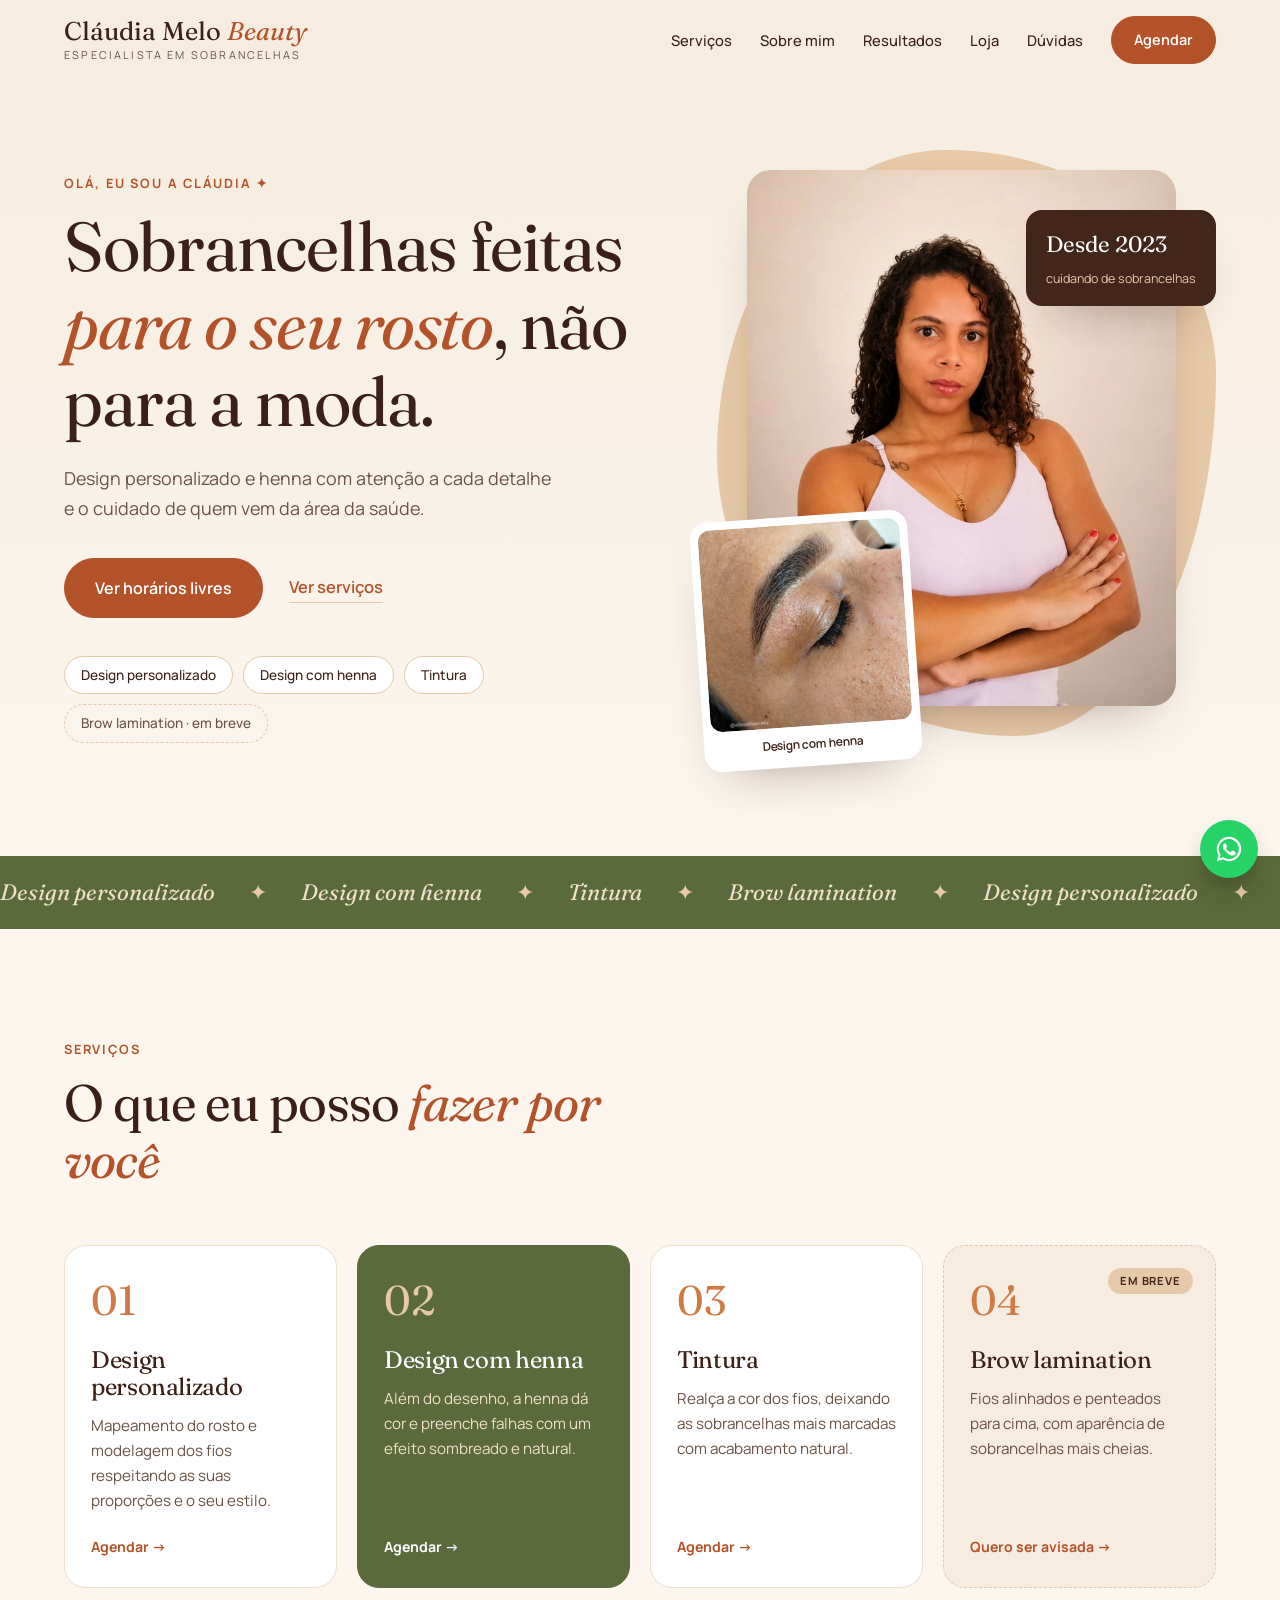
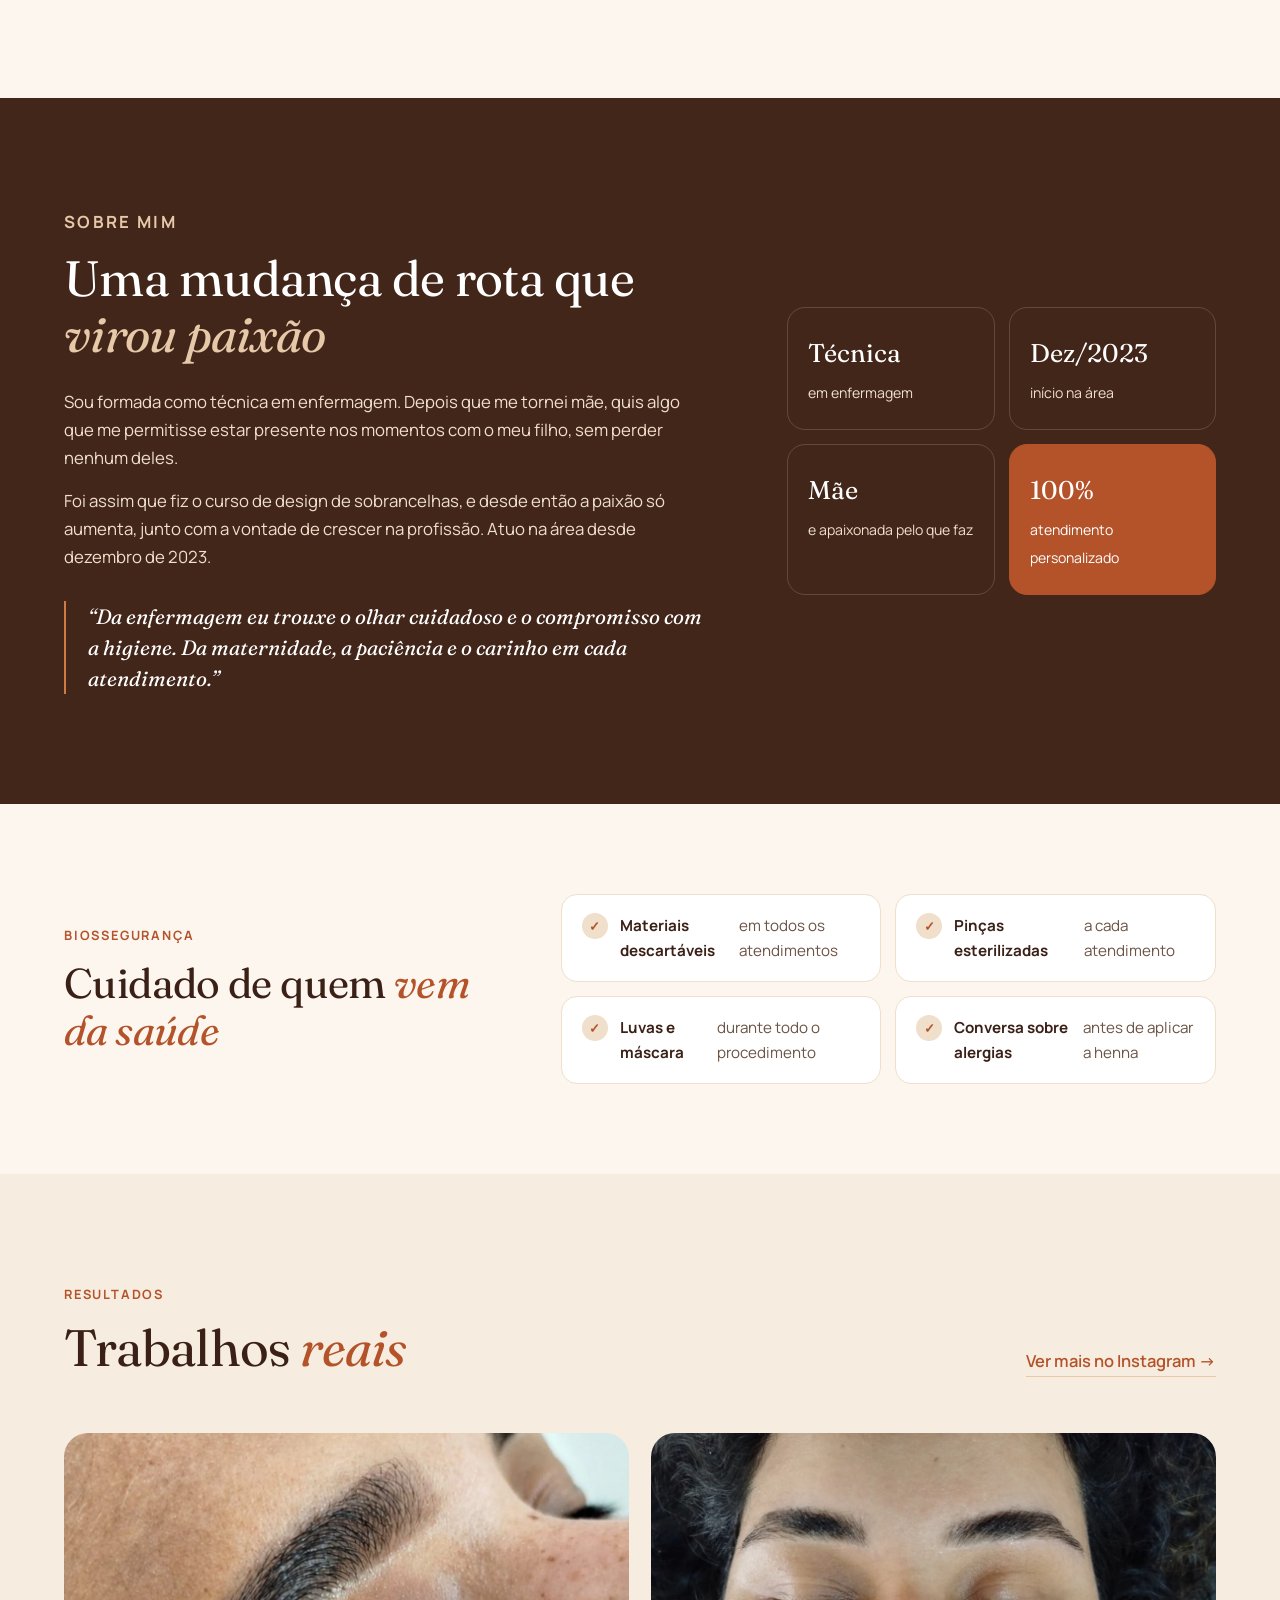
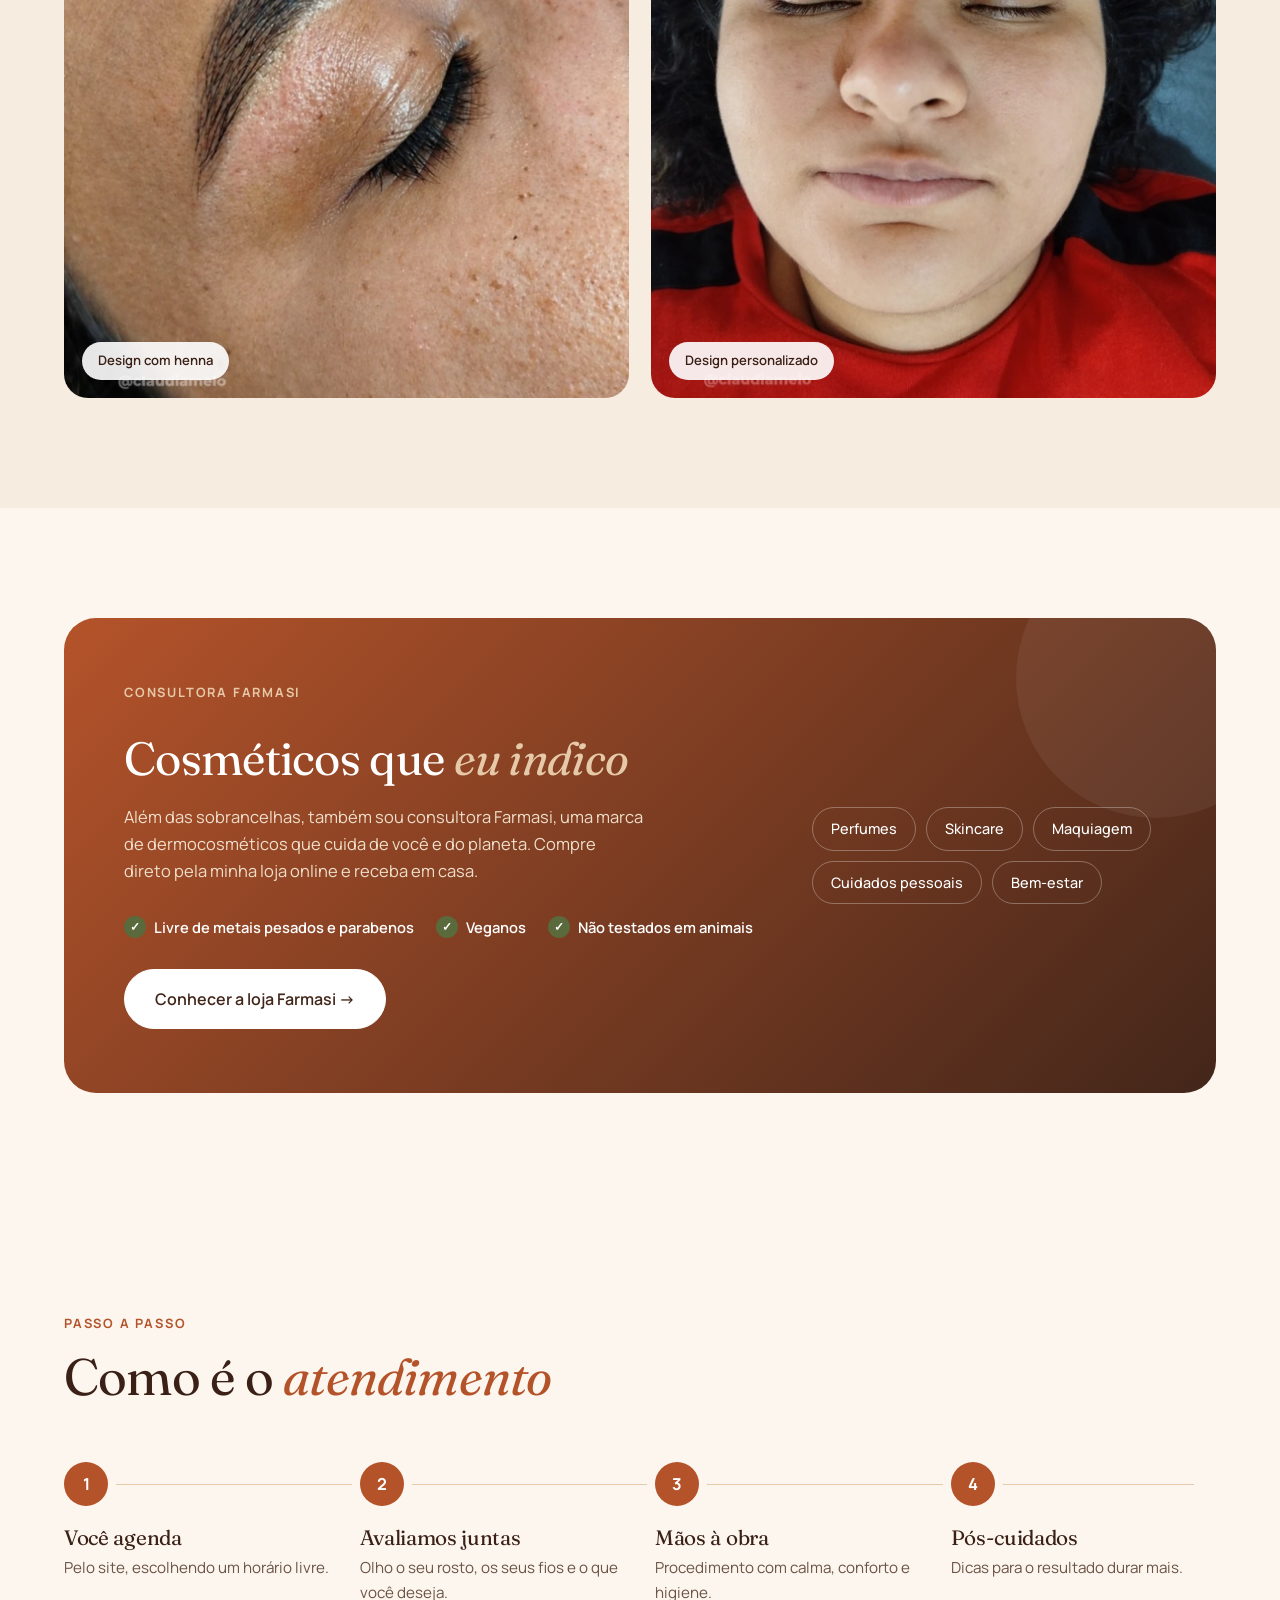
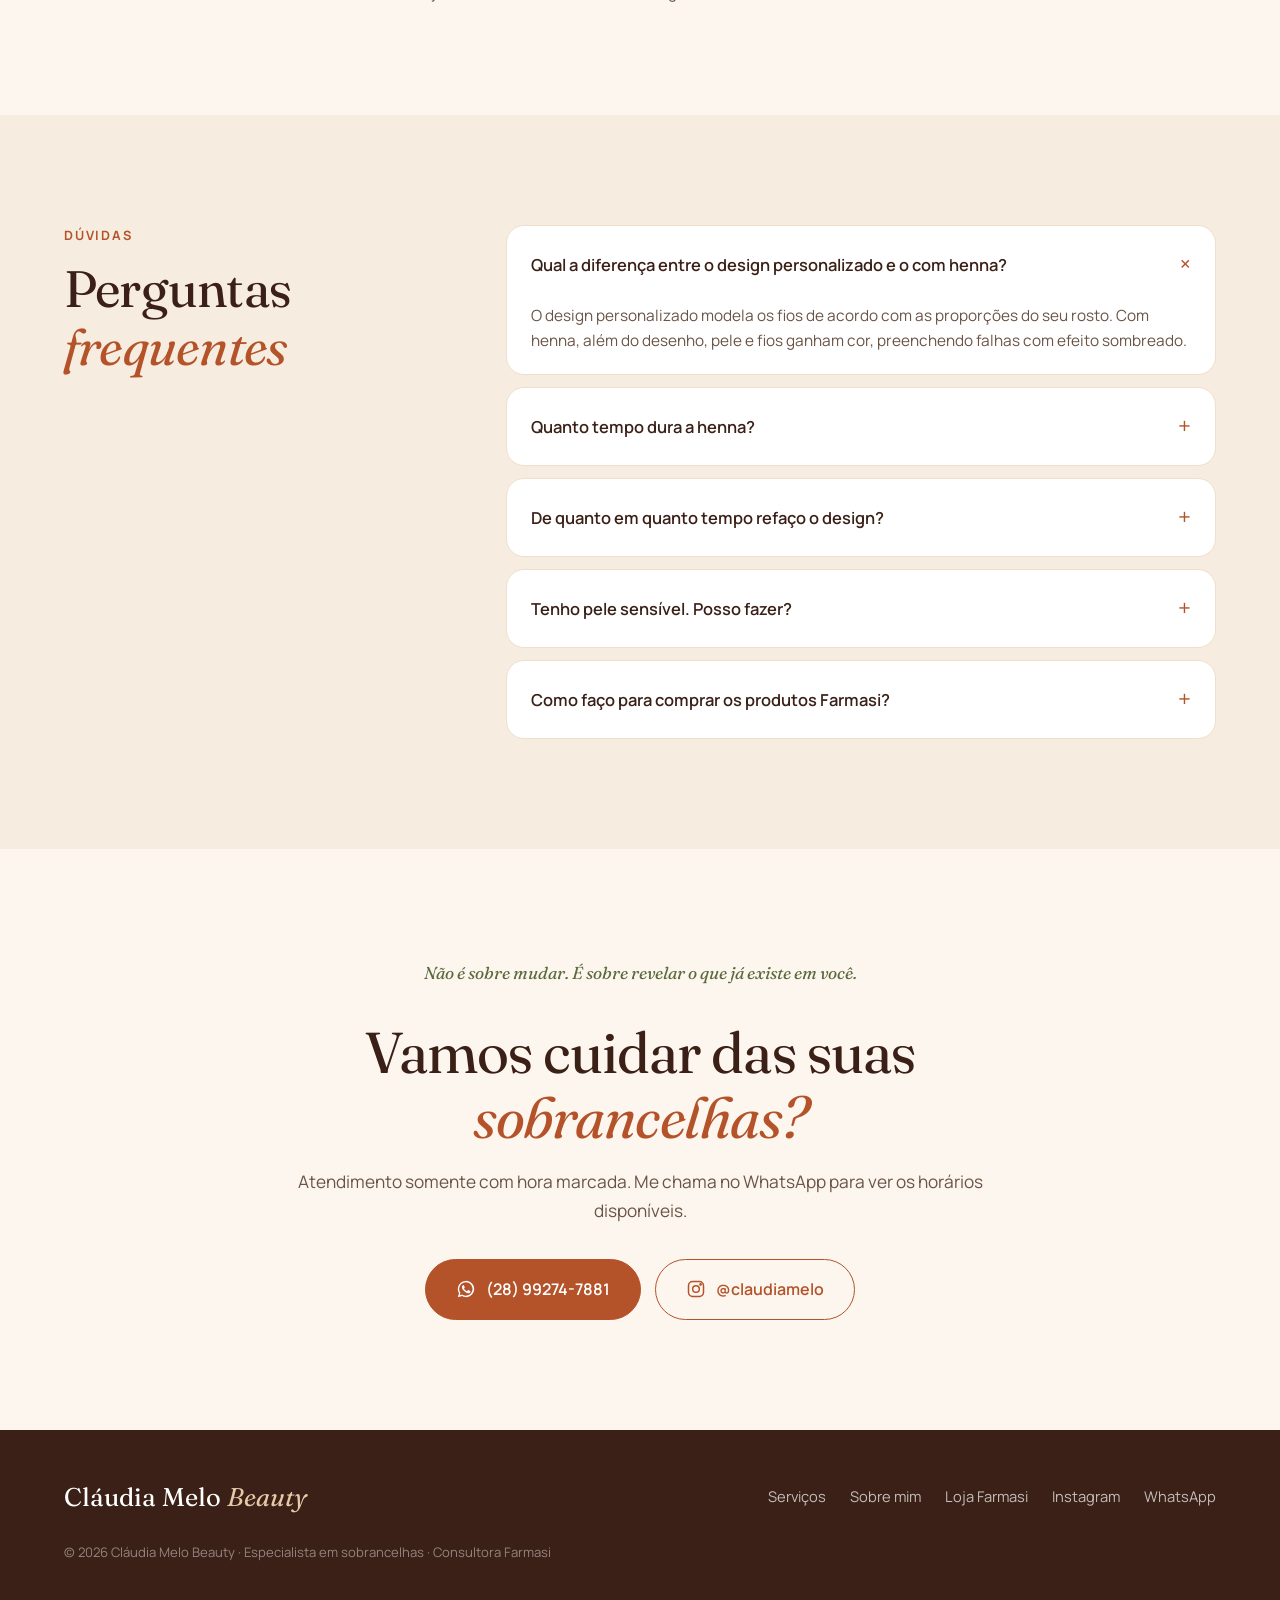
==== commit abfb602c: "Update index.html" ====
--- a/index.html
+++ b/index.html
@@ -12,7 +12,7 @@
   <link rel="preconnect" href="https://fonts.googleapis.com">
   <link rel="preconnect" href="https://fonts.gstatic.com" crossorigin>
   <link href="https://fonts.googleapis.com/css2?family=Fraunces:ital,opsz,wght@0,9..144,400;0,9..144,500;1,9..144,400&family=Manrope:wght@400;500;600;700&display=swap" rel="stylesheet">
-  <link rel="stylesheet" href="style.css?v=4">
+  <link rel="stylesheet" href="style.css?v=5">
 </head>
 <body>
 
@@ -29,7 +29,7 @@
         <a href="#resultados">Resultados</a>
         <a href="#loja">Loja</a>
         <a href="#duvidas">Dúvidas</a>
-        <a href="#agendar" class="pill">Agendar</a>
+        <a href="agendar.html" class="pill">Agendar</a>
       </nav>
       <button class="burger" id="burger" aria-label="Abrir menu"><span></span><span></span></button>
     </div>
@@ -43,7 +43,7 @@
         <h1 class="reveal">Sobrancelhas feitas <em>para o seu rosto</em>, não para a moda.</h1>
         <p class="hero__lead reveal">Design personalizado e henna com atenção a cada detalhe e o cuidado de quem vem da área da saúde.</p>
         <div class="hero__cta reveal">
-          <a href="#agendar" class="pill pill--lg">Ver horários livres
+          <a href="agendar.html" class="pill pill--lg">Ver horários livres
           </a>
           <a href="#servicos" class="text-link">Ver serviços</a>
         </div>
@@ -86,19 +86,19 @@
           <span class="card__num">01</span>
           <h3>Design personalizado</h3>
           <p>Mapeamento do rosto e modelagem dos fios respeitando as suas proporções e o seu estilo.</p>
-          <a href="#agendar" data-servico="design" class="card__link">Agendar →</a>
+          <a href="agendar.html?servico=design" class="card__link">Agendar →</a>
         </article>
         <article class="card card--featured reveal">
           <span class="card__num">02</span>
           <h3>Design com henna</h3>
           <p>Além do desenho, a henna dá cor e preenche falhas com um efeito sombreado e natural.</p>
-          <a href="#agendar" data-servico="henna" class="card__link">Agendar →</a>
+          <a href="agendar.html?servico=henna" class="card__link">Agendar →</a>
         </article>
         <article class="card reveal">
           <span class="card__num">03</span>
           <h3>Tintura</h3>
           <p>Realça a cor dos fios, deixando as sobrancelhas mais marcadas com acabamento natural.</p>
-          <a href="#agendar" data-servico="tintura" class="card__link">Agendar →</a>
+          <a href="agendar.html?servico=tintura" class="card__link">Agendar →</a>
         </article>
         <article class="card card--soon reveal">
           <span class="badge">Em breve</span>
@@ -205,41 +205,6 @@
     </div>
   </section>
 
-  <!-- Agendamento online -->
-  <section class="section booking" id="agendar">
-    <div class="container">
-      <div class="title reveal">
-        <p class="eyebrow">Agenda online</p>
-        <h2>Escolha o seu <em>horário</em></h2>
-        <p class="booking__intro">Segunda a sábado, das 7h30 às 10h30 e das 12h30 às 18h. O seu horário fica confirmado na hora.</p>
-      </div>
-      <div class="booking__box reveal" id="agenda">
-        <div class="booking__step">
-          <h3><span>1</span> Serviço</h3>
-          <div class="booking__services" id="agServicos"></div>
-        </div>
-        <div class="booking__step">
-          <h3><span>2</span> Dia</h3>
-          <div class="booking__days" id="agDias"></div>
-        </div>
-        <div class="booking__step">
-          <h3><span>3</span> Horário</h3>
-          <div class="booking__slots" id="agHorarios"></div>
-        </div>
-        <form class="booking__form" id="agForm" hidden>
-          <p class="booking__summary" id="agResumo"></p>
-          <div class="booking__fields">
-            <label>Seu nome<input name="nome" required minlength="2" maxlength="80" autocomplete="name"></label>
-            <label>WhatsApp com DDD<input name="whatsapp" required inputmode="tel" autocomplete="tel" placeholder="(28) 99999-9999"></label>
-          </div>
-          <p class="booking__error" id="agErro" role="alert"></p>
-          <button class="pill pill--lg" type="submit">Confirmar agendamento</button>
-        </form>
-        <div class="booking__done" id="agSucesso" hidden></div>
-      </div>
-    </div>
-  </section>
-
   <!-- Dúvidas -->
   <section class="section faq" id="duvidas">
     <div class="container faq__wrap">
@@ -313,7 +278,6 @@
     <symbol id="i-wpp" viewBox="0 0 32 32"><path fill="currentColor" d="M16 3a13 13 0 0 0-11.2 19.6L3 29l6.6-1.7A13 13 0 1 0 16 3zm0 23.7c-2 0-4-.6-5.7-1.6l-.4-.2-3.9 1 1-3.8-.3-.4A10.7 10.7 0 1 1 16 26.7zm5.9-8c-.3-.2-1.9-1-2.2-1-.3-.1-.5-.2-.7.2l-1 1.2c-.2.2-.4.2-.7.1a8.8 8.8 0 0 1-4.4-3.8c-.3-.6.3-.5 1-1.8.1-.2 0-.4 0-.6l-1-2.4c-.3-.6-.5-.5-.7-.5h-.6c-.2 0-.6.1-.9.4-.3.3-1.2 1.1-1.2 2.8s1.2 3.3 1.4 3.5c.2.2 2.4 3.7 5.8 5.2 2.2.9 3 1 4.1.8.7-.1 1.9-.8 2.2-1.5.3-.8.3-1.4.2-1.5-.1-.2-.3-.3-.6-.4z"/></symbol>
   </svg>
 
-  <script src="https://cdn.jsdelivr.net/npm/@supabase/supabase-js@2"></script>
-  <script src="script.js?v=1"></script>
+  <script src="script.js?v=2"></script>
 </body>
 </html>
